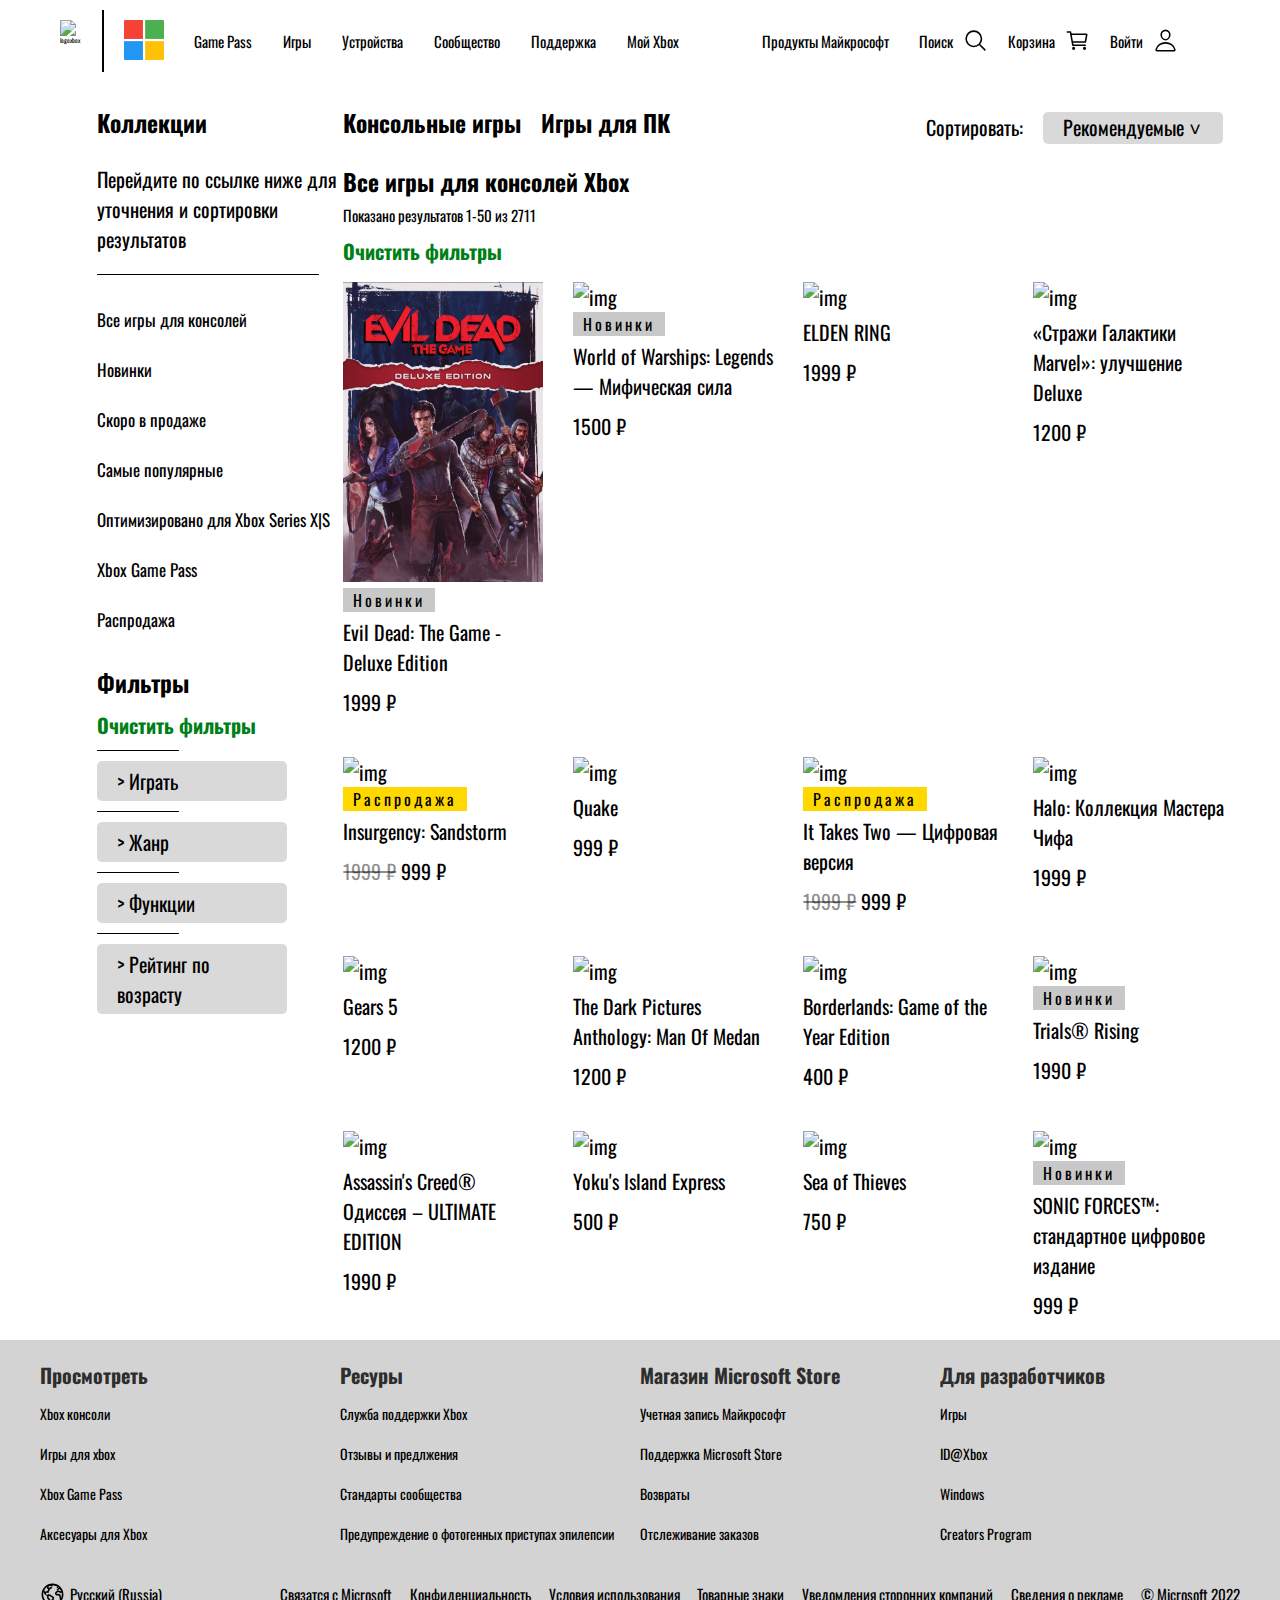
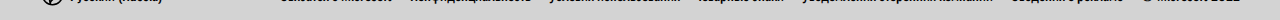
==== index.html @ 5e0fa97e "final" ====
<!DOCTYPE html>
<html lang="ru">

<head>
    <meta charset="UTF-8">
    <meta http-equiv="X-UA-Compatible" content="IE=edge">
    <meta name="viewport" content="width=device-width, initial-scale=1.0">
    <link rel="stylesheet" href="assets/CSS/style.css">
    <title>Catalog Zodiac</title>
</head>

<body>
    <header class="header">
        <div class="header__text" href="index.html">
            <nav class="nav">
                <a href="#"> <img class="nav-menu" src="/assets/image/nav-menu.svg" alt="navmenu" class="nav-menu">
                </a>
                <a href="index.html"> <img class="logo"
                        src="https://upload.wikimedia.org/wikipedia/commons/f/f9/Xbox_one_logo.svg" alt="logoxbox">
                </a>
                <a href="#"> <img src="/assets/image/search.svg" class="ico-phone" /> </a>
                <hr class="line-logo" color="black">
                <a href="index.html"> <img class="logo" src="/assets/image/logo1.png" alt="logoxbox">
                </a>
                <a> <img src="/assets/image/Phone-logo.png" class="phone-logo" /></a>
        </div>
        <div class="lists">
            <div class="left-bar">
                <ul>
                    <li class="button__list head-text "> <a href="#" class="ashka1"> Game Pass</a> </li>
                    <li class="button__list head-text "> <a href="#" class="ashka2"> Игры</a></li>
                    <li class="button__list head-text "> <a href="#" class="ashka3"> Устройства</a></li>
                    <li class="button__list head-text "> <a href="#" class="ashka4"> Сообщество</a></li>
                    <li class="button__list head-text "> <a href="#" class="ashka5"> Поддержка</a></li>
                    <li class="button__list head-text "> <a href="#" class="ashka6"> Мой Xbox</a></li>
                    <li class="button__list head-text "> <a href="#" class="ashka7"> Разработчики</a></li>
                </ul>
            </div>
            <div class="right-bar">
                <ul>
                    <li class="button__list head-text "><a href="#" class="ashka11"> Продукты Майкрософт </a></li>
                    <li class="button__list head-text "><a href="#" class="ashka22"> Поиск </a></li>
                    <a href="#"> <img src="/assets/image/search.svg" class="ico search" /> </a>
                    <li class="button__list head-text "><a href="#" class="ashka33"> Корзина </a></li>
                    <a href="#"> <img src="/assets/image/cart.svg" class="ico " /> </a>
                    <li class="button__list head-text "><a href="#" class="ashka44"> Войти </a></li>
                    <a href="#"> <img src="/assets/image/human.svg" class="ico" /> </a>
                </ul>
            </div>
            <div class="right-buttons-phone">
                <a href="#"> <img src="/assets/image/cart.svg" class="right-phone-ico" /> </a>
                <a href="#"> <img src="/assets/image/human.svg" class="right-phone-ico" /> </a>
            </div>
        </div>

    </header>

    <!-- ##################################################################### -->
    <div class="content">
        <div class="navbar">
            <h3 class="navbar__title">Коллекции</h3>
            <p class="navbar__description">Перейдите по ссылке ниже для <br /> уточнения и сортировки <br />
                результатов</p>
            <hr class="navbar__hr" size="1rem" color="black">
            <nav>
                <ul>
                    <li class="navbar__list"><a href="#">Все игры для консолей </a></li>
                    <li class="navbar__list"><a href="#">Новинки</a></li>
                    <li class="navbar__list"><a href="#">Скоро в продаже</a></li>
                    <li class="navbar__list"><a href="#">Самые популярные</a></li>
                    <li class="navbar__list"><a href="#">Оптимизировано для Xbox Series X|S</a></li>
                    <li class="navbar__list"><a href="#">Xbox Game Pass</a></li>
                    <li class="navbar__list"><a href="#">Распродажа</a></li>
                </ul>
            </nav>
            <h3 class="filter"> Фильтры</h3>
            <h4 class="filter__clear"> Очистить фильтры</h4>
            <hr class="filter__hr" size="1rem" color="black">
            <a class="filter__buttons">> Играть </a>
            <hr class="filter__hr" size="1rem" color="black">
            <a class="filter__buttons">> Жанр </a>
            <hr class="filter__hr" size="1rem" color="black">
            <a class="filter__buttons">> Функции </a>
            <hr class="filter__hr" size="1rem" color="black">
            <a class="filter__buttons">> Рейтинг по возрасту </a>
        </div>


        <div class="topnav">
            <div class="topnav__leftside">
                <div class="topnav__title">
                    <h3><a href="#">Консольные игры</a></h3>
                    <h3> <a href="#">Игры для ПК</a> </h3>
                </div>
                <a class="collect-filters"><b>> Коллекции и <br/>фильтры </b> </a>
                <div class="topnav__title__down">
                    <h3>Все игры для консолей Xbox</h3>
                    <p>Показано результатов 1-50 из 2711</p>
                </div>
                <h4 class="filter__clear">Очистить фильтры</h4>
            </div>
            <div class="topnav__rightside">
                <p>Сортировать: </p>
                <a class="topnav__rightside__button">Рекомендуемые ˅</a>
            </div>
        </div>


        <div class="catalog">
            <div class="catalog__card">
                <img src="/assets/image/1.png" alt="img">
                <p class="card__new">Новинки</p>
                <p class="card__name">Evil Dead: The Game - Deluxe Edition</p>
                <p class="card__price">1999 ₽</p>
            </div>
            <div class="catalog__card">
                <img src="/assets/image/card-img2.png" alt="img">
                <p class="card__new">Новинки</p>
                <p class="card__name">World of Warships: Legends — Мифическая сила</p>
                <p class="card__price">1500 ₽</p>
            </div>
            <div class="catalog__card">
                <img src="/assets/image/card-img3.png" alt="img">
                <p class="card__name">ELDEN RING</p>
                <p class="card__price">1999 ₽</p>
            </div>
            <div class="catalog__card">
                <img src="/assets/image/card-img4.png" alt="img">
                <p class="card__name">«Стражи Галактики Marvel»: улучшение Deluxe</p>
                <p class="card__price">1200 ₽</p>
            </div>
            <div class="catalog__card">
                <img src="/assets/image/card-img5.png" alt="img">
                <p class="card__sale">Распродажа</p>
                <p class="card__name">Insurgency: Sandstorm</p>
                <p class="card__price"> <s> 1999 ₽</s> 999 ₽ </p>
            </div>

            <div class="catalog__card">
                <img src="/assets/image/card-img6.png" alt="img">
                <p class="card__name">Quake</p>
                <p class="card__price">999 ₽</p>
            </div>
            <div class="catalog__card">
                <img src="/assets/image/card-img7.png" alt="img">
                <p class="card__sale">Распродажа</p>
                <p class="card__name">It Takes Two — Цифровая версия</p>
                <p class="card__price"><s> 1999 ₽</s> 999 ₽</p>
            </div>
            <div class="catalog__card">
                <img src="/assets/image/card-img8.png" alt="img">
                <p class="card__name">Halo: Коллекция Мастера Чифа</p>
                <p class="card__price">1999 ₽</p>
            </div>
            <div class="catalog__card">
                <img src="/assets/image/card-img9.png" alt="img">
                <p class="card__name">Gears 5</p>
                <p class="card__price">1200 ₽</p>
            </div>
            <div class="catalog__card">
                <img src="/assets/image/card-img10.png" alt="img">
                <p class="card__name">The Dark Pictures Anthology: Man Of Medan</p>
                <p class="card__price">1200 ₽</p>
            </div>
            <div class="catalog__card">
                <img src="/assets/image/card-img11.png" alt="img">
                <p class="card__name">Borderlands: Game of the Year Edition</p>
                <p class="card__price">400 ₽</p>
            </div>
            <div class="catalog__card">
                <img src="/assets/image/card-img12.png" alt="img">
                <p class="card__new">Новинки</p>
                <p class="card__name">Trials® Rising</p>
                <p class="card__price">1990 ₽</p>
            </div>
            <div class="catalog__card">
                <img src="/assets/image/card-img13.png" alt="img">
                <p class="card__name">Assassin's Creed® Одиссея – ULTIMATE EDITION</p>
                <p class="card__price">1990 ₽</p>
            </div>
            <div class="catalog__card">
                <img src="/assets/image/card-img14.png" alt="img">
                <p class="card__name">Yoku's Island Express</p>
                <p class="card__price">500 ₽</p>
            </div>
            <div class="catalog__card">
                <img src="/assets/image/card-img15.png" alt="img">
                <p class="card__name">Sea of Thieves</p>
                <p class="card__price">750 ₽</p>
            </div>
            <div class="catalog__card">
                <img src="/assets/image/card-img16.png" alt="img">
                <p class="card__new">Новинки</p>
                <p class="card__name">SONIC FORCES™: стандартное цифровое издание</p>
                <p class="card__price">999 ₽</p>
            </div>
        </div>
    </div>

    <footer class="footer">
        <div class="footer__nav">
            <div class="footer__block footer1">
                <h4>Просмотреть</h4>
                <ul>
                    <li><a href="#"> Xbox консоли</a></li>
                    <li><a href="#"> Игры для xbox</a></li>
                    <li><a href="#"> Xbox Game Pass</a></li>
                    <li><a href="#"> Аксесуары для Xbox</a></li>
                </ul>
            </div>
            <div class="footer__block footer2">
                <h4>Ресуры</h4>
                <ul>
                    <li><a href="#"> Служба поддержки Xbox</a></li>
                    <li><a href="#"> Отзывы и предлжения</a></li>
                    <li><a href="#"> Стандарты сообщества</a></li>
                    <li><a href="#"> Предупреждение о фотогенных приступах эпилепсии</a></li>
                </ul>
            </div>
            <div class="footer__block footer3">
                <h4>Магазин Microsoft Store</h4>
                <ul>
                    <li><a href="#"> Учетная запись Майкрософт</a></li>
                    <li><a href="#"> Поддержка Microsoft Store</a></li>
                    <li><a href="#"> Возвраты</a></li>
                    <li><a href="#"> Отслеживание заказов</a></li>
                </ul>
            </div>
            <div class="footer__block footer4">
                <h4>Для разработчиков</h4>
                <ul>
                    <li><a href="#"> Игры</a></li>
                    <li><a href="#"> ID@Xbox</a></li>
                    <li><a href="#"> Windows</a></li>
                    <li><a href="#"> Creators Program</a></li>
                </ul>
            </div>
            <div class="footer__downlinks">
                <div class="footer__language">
                    <img class="footer__language__logo" src="/assets/image/earth-outline.svg">
                    <a href="#">Русский (Russia)</a>
                </div>
                <div class="footer__list">
                    <ul>
                        <li><a href="#" >Связатся с Microsoft </a></li>
                        <li><a href="#" >Конфиденциальность </a></li>
                        <li><a href="#" >Условия использования </a></li>
                        <li><a href="#" >Товарные знаки </a></li>
                        <li><a href="#" >Уведомления сторонних компаний </a></li>
                        <li><a href="#" >Сведения о рекламе </a></li>
                        <li>© Microsoft 2022</li>
                    </ul>
                </div>
            </div>
        </div>
    </footer>
</body>


</html>
---- assets/CSS/style.css ----
@import url('https://fonts.googleapis.com/css2?family=Oswald:wght@300&display=swap%27');
@import 'nav.css';
@import 'header.css';
@import 'topnav.css';
@import 'catalog.css';
@import 'footer.css';
@import 'verstka.css';
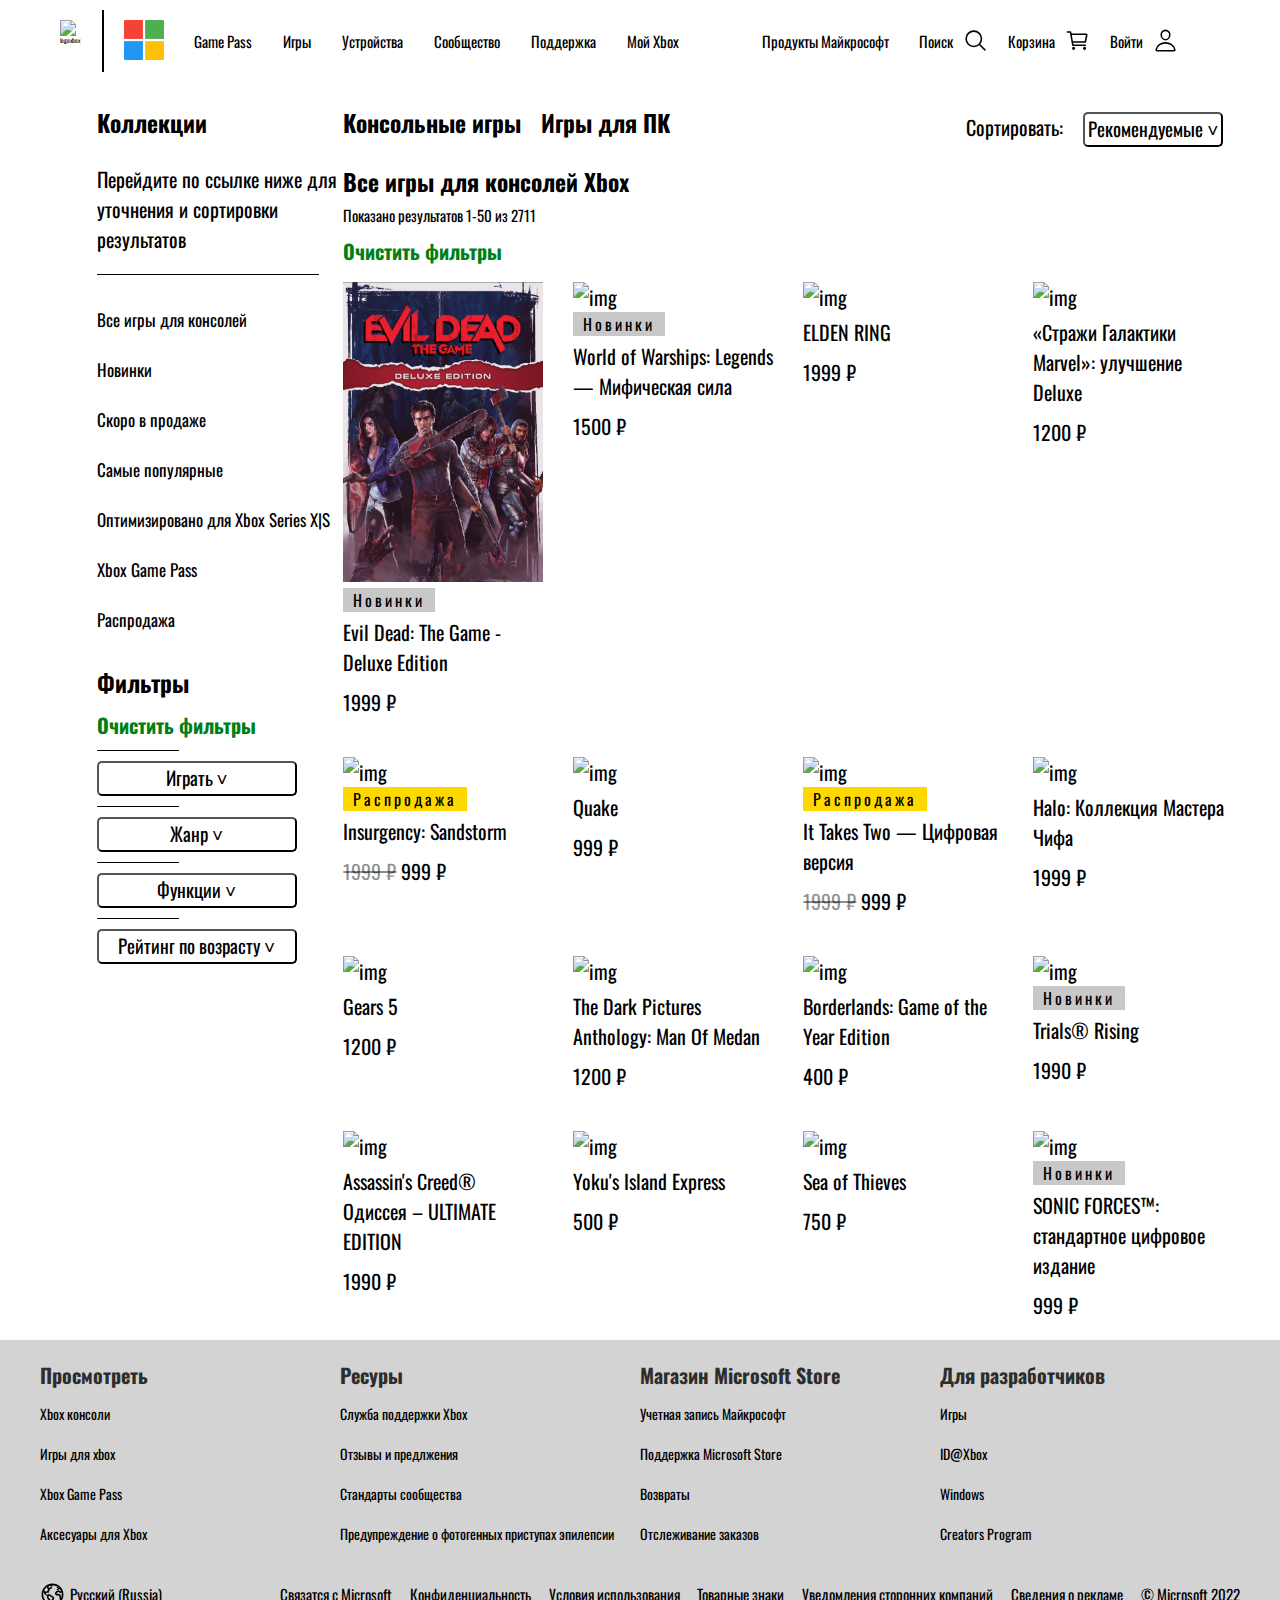
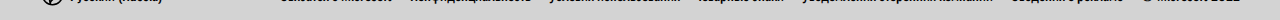
==== commit 23ec9b87: "1" ====
--- a/index.html
+++ b/index.html
@@ -22,7 +22,7 @@
                 <hr class="line-logo" color="black">
                 <a href="index.html"> <img class="logo" src="/assets/image/logo1.png" alt="logoxbox">
                 </a>
-                <a> <img src="/assets/image/Phone-logo.png" class="phone-logo" /></a>
+                <a> <img src="/assets/image/phone-logo.png" class="phonelogo" alt="logo" /></a>
         </div>
         <div class="lists">
             <div class="left-bar">
@@ -76,124 +76,208 @@
             <h3 class="filter"> Фильтры</h3>
             <h4 class="filter__clear"> Очистить фильтры</h4>
             <hr class="filter__hr" size="1rem" color="black">
-            <a class="filter__buttons">> Играть </a>
+
+
+            <div class="dropdown-nav">
+                <button onclick="myFunction1()" class="dropbtn-nav">Играть ˅</button>
+                <div id="myDropdown-nav1" class="dropdown-content-nav">
+                    <a href="#">Дата выпуска</a>
+                    <a href="#">Название A-Z</a>
+                    <a href="#">Название Z-A</a>
+                </div>
+            </div>
             <hr class="filter__hr" size="1rem" color="black">
-            <a class="filter__buttons">> Жанр </a>
+
+
+            <div class="dropdown-nav">
+                <button onclick="myFunction2()" class="dropbtn-nav">Жанр ˅</button>
+                <div id="myDropdown-nav2" class="dropdown-content-nav">
+                    <a href="#">Дата выпуска</a>
+                    <a href="#">Название A-Z</a>
+                    <a href="#">Название Z-A</a>
+                </div>
+            </div>
             <hr class="filter__hr" size="1rem" color="black">
-            <a class="filter__buttons">> Функции </a>
+
+
+            <div class="dropdown-nav">
+                <button onclick="myFunction3()" class="dropbtn-nav">Функции ˅</button>
+                <div id="myDropdown-nav3" class="dropdown-content-nav">
+                    <a href="#">Дата выпуска</a>
+                    <a href="#">Название A-Z</a>
+                    <a href="#">Название Z-A</a>
+                </div>
+            </div>
+
+
             <hr class="filter__hr" size="1rem" color="black">
-            <a class="filter__buttons">> Рейтинг по возрасту </a>
-        </div>
-
+
+
+            <div class="dropdown-nav">
+                <button onclick="myFunction4()" class="dropbtn-nav">Рейтинг по возрасту ˅</button>
+                <div id="myDropdown-nav4" class="dropdown-content-nav">
+                    <a href="#">Дата выпуска</a>
+                    <a href="#">Название A-Z</a>
+                    <a href="#">Название Z-A</a>
+                </div>
+            </div>
+        </div>
 
         <div class="topnav">
             <div class="topnav__leftside">
                 <div class="topnav__title">
-                    <h3><a href="#">Консольные игры</a></h3>
-                    <h3> <a href="#">Игры для ПК</a> </h3>
-                </div>
-                <a class="collect-filters"><b>> Коллекции и <br/>фильтры </b> </a>
+                    <h3> <a id="topnav__link1" href="#">Консольные игры</a></h3>
+                    <h3> <a id="topnav__link2" href="#">Игры для ПК</a> </h3>
+                </div>
+                <div class="dropdown__mobile">
+                    <button onclick="myFunctionMob()" class="dropbtn-mob"><b> > Коллекции и <br /> фильтры </b>
+                    </button>
+                    <div id="myDropdown-Mob" class="dropdown-content-mob">
+                        <a href="#">Дата выпуска</a>
+                        <a href="#">Название A-Z</a>
+                        <a href="#">Название Z-A</a>
+                    </div>
+                </div>
                 <div class="topnav__title__down">
                     <h3>Все игры для консолей Xbox</h3>
                     <p>Показано результатов 1-50 из 2711</p>
                 </div>
-                <h4 class="filter__clear">Очистить фильтры</h4>
+                <h4 id="topnav__link3" class="filter__clear">Очистить фильтры</h4>
             </div>
             <div class="topnav__rightside">
                 <p>Сортировать: </p>
-                <a class="topnav__rightside__button">Рекомендуемые ˅</a>
+                <div class="dropdown">
+                    <button onclick="myFunction()" class="dropbtn">Рекомендуемые ˅</button>
+                    <div id="myDropdown" class="dropdown-content">
+                        <a href="#">Дата выпуска</a>
+                        <a href="#">Название A-Z</a>
+                        <a href="#">Название Z-A</a>
+                    </div>
+                </div>
+
             </div>
         </div>
 
 
         <div class="catalog">
-            <div class="catalog__card">
-                <img src="/assets/image/1.png" alt="img">
-                <p class="card__new">Новинки</p>
-                <p class="card__name">Evil Dead: The Game - Deluxe Edition</p>
-                <p class="card__price">1999 ₽</p>
-            </div>
-            <div class="catalog__card">
-                <img src="/assets/image/card-img2.png" alt="img">
-                <p class="card__new">Новинки</p>
-                <p class="card__name">World of Warships: Legends — Мифическая сила</p>
-                <p class="card__price">1500 ₽</p>
-            </div>
-            <div class="catalog__card">
-                <img src="/assets/image/card-img3.png" alt="img">
-                <p class="card__name">ELDEN RING</p>
-                <p class="card__price">1999 ₽</p>
-            </div>
-            <div class="catalog__card">
-                <img src="/assets/image/card-img4.png" alt="img">
-                <p class="card__name">«Стражи Галактики Marvel»: улучшение Deluxe</p>
-                <p class="card__price">1200 ₽</p>
-            </div>
-            <div class="catalog__card">
-                <img src="/assets/image/card-img5.png" alt="img">
-                <p class="card__sale">Распродажа</p>
-                <p class="card__name">Insurgency: Sandstorm</p>
-                <p class="card__price"> <s> 1999 ₽</s> 999 ₽ </p>
-            </div>
-
-            <div class="catalog__card">
-                <img src="/assets/image/card-img6.png" alt="img">
-                <p class="card__name">Quake</p>
-                <p class="card__price">999 ₽</p>
-            </div>
-            <div class="catalog__card">
-                <img src="/assets/image/card-img7.png" alt="img">
-                <p class="card__sale">Распродажа</p>
-                <p class="card__name">It Takes Two — Цифровая версия</p>
-                <p class="card__price"><s> 1999 ₽</s> 999 ₽</p>
-            </div>
-            <div class="catalog__card">
-                <img src="/assets/image/card-img8.png" alt="img">
-                <p class="card__name">Halo: Коллекция Мастера Чифа</p>
-                <p class="card__price">1999 ₽</p>
-            </div>
-            <div class="catalog__card">
-                <img src="/assets/image/card-img9.png" alt="img">
-                <p class="card__name">Gears 5</p>
-                <p class="card__price">1200 ₽</p>
-            </div>
-            <div class="catalog__card">
-                <img src="/assets/image/card-img10.png" alt="img">
-                <p class="card__name">The Dark Pictures Anthology: Man Of Medan</p>
-                <p class="card__price">1200 ₽</p>
-            </div>
-            <div class="catalog__card">
-                <img src="/assets/image/card-img11.png" alt="img">
-                <p class="card__name">Borderlands: Game of the Year Edition</p>
-                <p class="card__price">400 ₽</p>
-            </div>
-            <div class="catalog__card">
-                <img src="/assets/image/card-img12.png" alt="img">
-                <p class="card__new">Новинки</p>
-                <p class="card__name">Trials® Rising</p>
-                <p class="card__price">1990 ₽</p>
-            </div>
-            <div class="catalog__card">
-                <img src="/assets/image/card-img13.png" alt="img">
-                <p class="card__name">Assassin's Creed® Одиссея – ULTIMATE EDITION</p>
-                <p class="card__price">1990 ₽</p>
-            </div>
-            <div class="catalog__card">
-                <img src="/assets/image/card-img14.png" alt="img">
-                <p class="card__name">Yoku's Island Express</p>
-                <p class="card__price">500 ₽</p>
-            </div>
-            <div class="catalog__card">
-                <img src="/assets/image/card-img15.png" alt="img">
-                <p class="card__name">Sea of Thieves</p>
-                <p class="card__price">750 ₽</p>
-            </div>
-            <div class="catalog__card">
-                <img src="/assets/image/card-img16.png" alt="img">
-                <p class="card__new">Новинки</p>
-                <p class="card__name">SONIC FORCES™: стандартное цифровое издание</p>
-                <p class="card__price">999 ₽</p>
-            </div>
+            <a href="#">
+                <div class="catalog__card">
+                    <img src="/assets/image/1.png" alt="img">
+                    <p class="card__new">Новинки</p>
+                    <p class="card__name">Evil Dead: The Game - Deluxe Edition</p>
+                    <p class="card__price">1999 ₽</p>
+                </div>
+            </a>
+            <a href="#">
+                <div class="catalog__card">
+                    <img src="/assets/image/card-img2.png" alt="img">
+                    <p class="card__new">Новинки</p>
+                    <p class="card__name">World of Warships: Legends — Мифическая сила</p>
+                    <p class="card__price">1500 ₽</p>
+                </div>
+            </a>
+            <a href="#">
+                <div class="catalog__card">
+                    <img src="/assets/image/card-img3.png" alt="img">
+                    <p class="card__name">ELDEN RING</p>
+                    <p class="card__price">1999 ₽</p>
+                </div>
+            </a>
+            <a href="#">
+                <div class="catalog__card">
+                    <img src="/assets/image/card-img4.png" alt="img">
+                    <p class="card__name">«Стражи Галактики Marvel»: улучшение Deluxe</p>
+                    <p class="card__price">1200 ₽</p>
+                </div>
+            </a>
+            <a href="#">
+                <div class="catalog__card">
+                    <img src="/assets/image/card-img5.png" alt="img">
+                    <p class="card__sale">Распродажа</p>
+                    <p class="card__name">Insurgency: Sandstorm</p>
+                    <p class="card__price"> <s> 1999 ₽</s> 999 ₽ </p>
+                </div>
+            </a>
+            <a href="#">
+                <div class="catalog__card">
+                    <img src="/assets/image/card-img6.png" alt="img">
+                    <p class="card__name">Quake</p>
+                    <p class="card__price">999 ₽</p>
+                </div>
+            </a>
+            <a href="#">
+                <div class="catalog__card">
+                    <img src="/assets/image/card-img7.png" alt="img">
+                    <p class="card__sale">Распродажа</p>
+                    <p class="card__name">It Takes Two — Цифровая версия</p>
+                    <p class="card__price"><s> 1999 ₽</s> 999 ₽</p>
+                </div>
+            </a>
+            <a href="#">
+                <div class="catalog__card">
+                    <img src="/assets/image/card-img8.png" alt="img">
+                    <p class="card__name">Halo: Коллекция Мастера Чифа</p>
+                    <p class="card__price">1999 ₽</p>
+                </div>
+            </a>
+            <a href="#">
+                <div class="catalog__card">
+                    <img src="/assets/image/card-img9.png" alt="img">
+                    <p class="card__name">Gears 5</p>
+                    <p class="card__price">1200 ₽</p>
+                </div>
+            </a>
+            <a href="#">
+                <div class="catalog__card">
+                    <img src="/assets/image/card-img10.png" alt="img">
+                    <p class="card__name">The Dark Pictures Anthology: Man Of Medan</p>
+                    <p class="card__price">1200 ₽</p>
+                </div>
+            </a>
+            <a href="#">
+                <div class="catalog__card">
+                    <img src="/assets/image/card-img11.png" alt="img">
+                    <p class="card__name">Borderlands: Game of the Year Edition</p>
+                    <p class="card__price">400 ₽</p>
+                </div>
+            </a>
+            <a href="#">
+                <div class="catalog__card">
+                    <img src="/assets/image/card-img12.png" alt="img">
+                    <p class="card__new">Новинки</p>
+                    <p class="card__name">Trials® Rising</p>
+                    <p class="card__price">1990 ₽</p>
+                </div>
+            </a>
+            <a href="#">
+                <div class="catalog__card">
+                    <img src="/assets/image/card-img13.png" alt="img">
+                    <p class="card__name">Assassin's Creed® Одиссея – ULTIMATE EDITION</p>
+                    <p class="card__price">1990 ₽</p>
+                </div>
+            </a>
+            <a href="#">
+                <div class="catalog__card">
+                    <img src="/assets/image/card-img14.png" alt="img">
+                    <p class="card__name">Yoku's Island Express</p>
+                    <p class="card__price">500 ₽</p>
+                </div>
+            </a>
+            <a href="#">
+                <div class="catalog__card">
+                    <img src="/assets/image/card-img15.png" alt="img">
+                    <p class="card__name">Sea of Thieves</p>
+                    <p class="card__price">750 ₽</p>
+                </div>
+            </a>
+            <a href="#">
+                <div class="catalog__card">
+                    <img src="/assets/image/card-img16.png" alt="img">
+                    <p class="card__new">Новинки</p>
+                    <p class="card__name">SONIC FORCES™: стандартное цифровое издание</p>
+                    <p class="card__price">999 ₽</p>
+                </div>
+            </a>
         </div>
     </div>
 
@@ -242,18 +326,23 @@
                 </div>
                 <div class="footer__list">
                     <ul>
-                        <li><a href="#" >Связатся с Microsoft </a></li>
-                        <li><a href="#" >Конфиденциальность </a></li>
-                        <li><a href="#" >Условия использования </a></li>
-                        <li><a href="#" >Товарные знаки </a></li>
-                        <li><a href="#" >Уведомления сторонних компаний </a></li>
-                        <li><a href="#" >Сведения о рекламе </a></li>
+                        <li><a href="#">Связатся с Microsoft </a></li>
+                        <li><a href="#">Конфиденциальность </a></li>
+                        <li><a href="#">Условия использования </a></li>
+                        <li><a href="#">Товарные знаки </a></li>
+                        <li><a href="#">Уведомления сторонних компаний </a></li>
+                        <li><a href="#">Сведения о рекламе </a></li>
                         <li>© Microsoft 2022</li>
                     </ul>
                 </div>
             </div>
         </div>
     </footer>
+    <script src="/assets/js/sort.js"> </script>  
+    <script src="/assets/js/active_link.js"></script>
+    <script src="/assets/js/sort_nav.js"></script>
+    <script src="/assets/js/filters_remove.js"></script>
+
 </body>
 
 
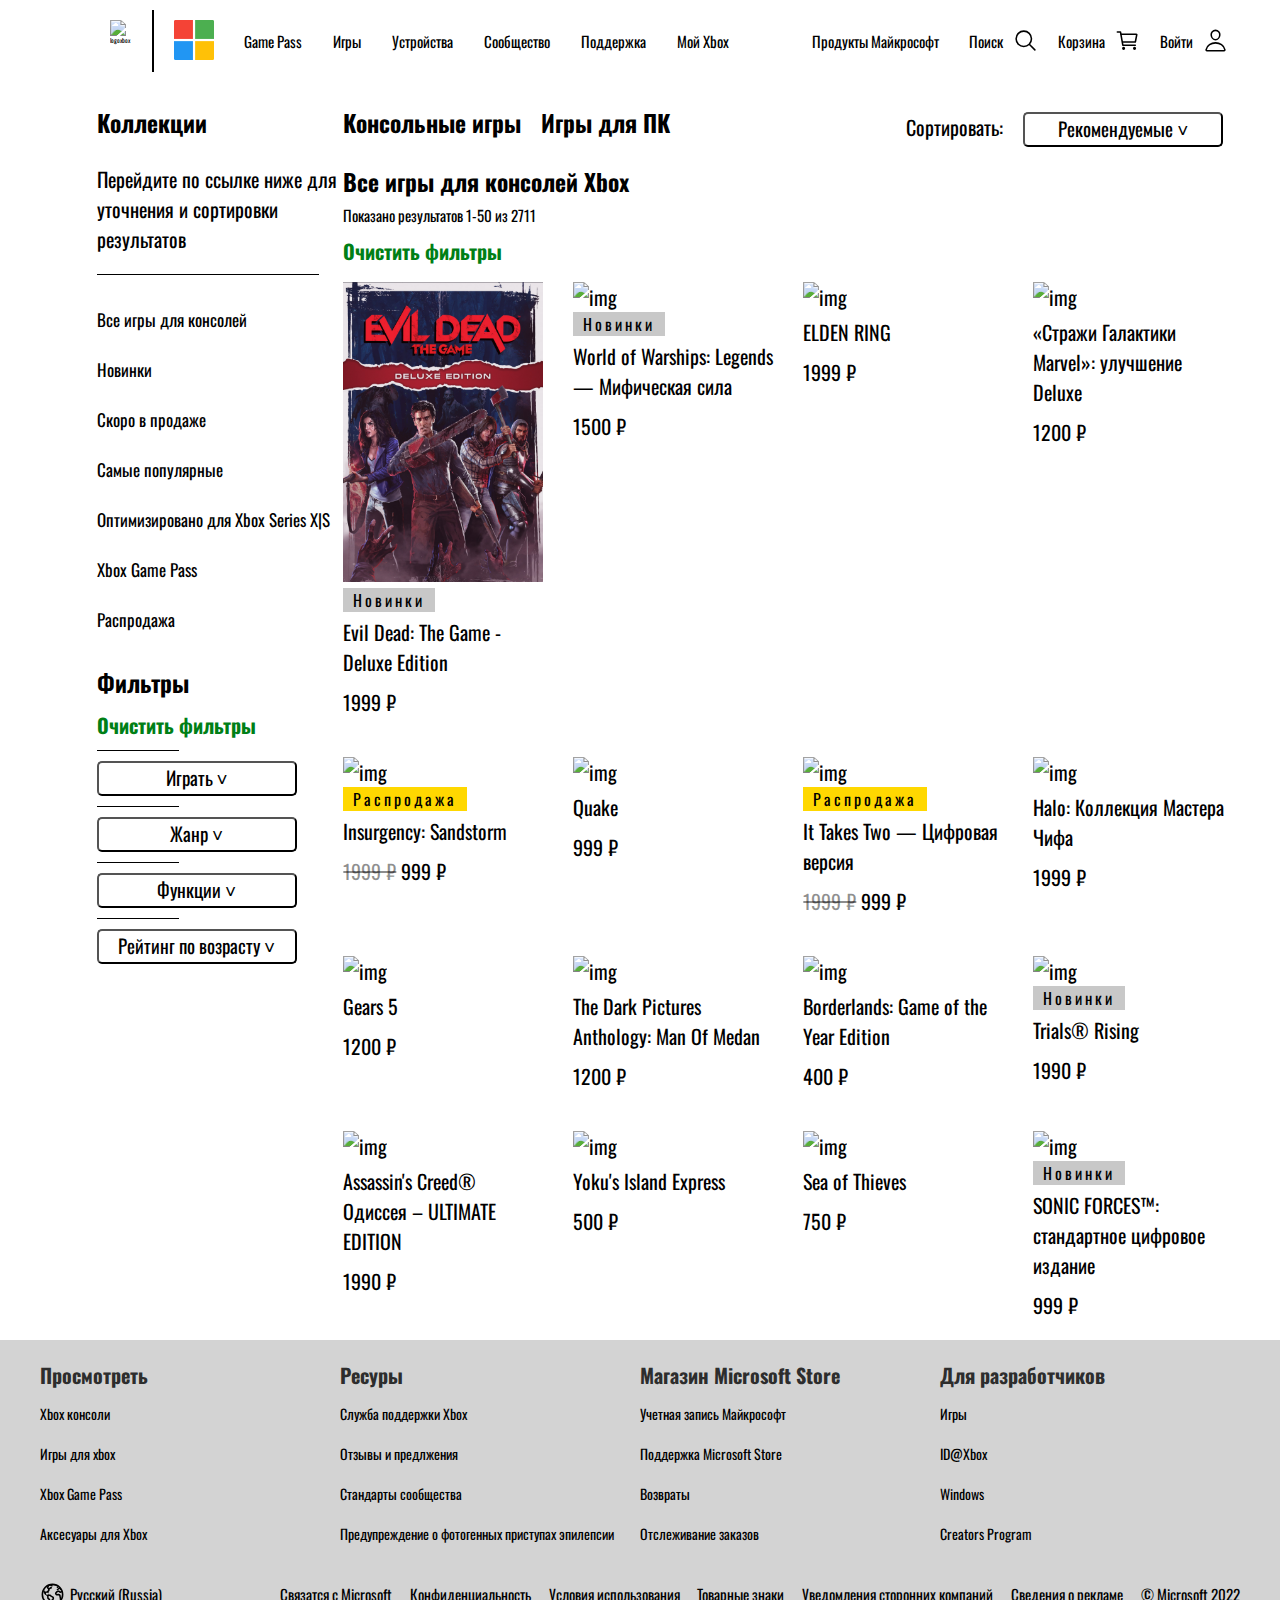
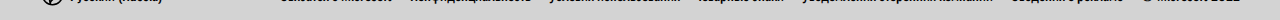
==== commit b1b4896e: "Catalog complete" ====
--- a/index.html
+++ b/index.html
@@ -6,7 +6,8 @@
     <meta http-equiv="X-UA-Compatible" content="IE=edge">
     <meta name="viewport" content="width=device-width, initial-scale=1.0">
     <link rel="stylesheet" href="assets/CSS/style.css">
-    <title>Catalog Zodiac</title>
+    <link rel="shortcut icon" href="/assets/image/ico1.ico" type="image/x-icon">
+    <title>Catalog Lazutkin</title>
 </head>
 
 <body>
@@ -130,9 +131,8 @@
                     <h3> <a id="topnav__link2" href="#">Игры для ПК</a> </h3>
                 </div>
                 <div class="dropdown__mobile">
-                    <button onclick="myFunctionMob()" class="dropbtn-mob"><b> > Коллекции и <br /> фильтры </b>
-                    </button>
-                    <div id="myDropdown-Mob" class="dropdown-content-mob">
+                    <button onclick="myFunction5()" class="dropbtn-nav dropmob"> > Коллекции и <br /> фильтры </button>
+                    <div id="myDropdown-nav5" class="dropdown-content-nav mobile-drop">
                         <a href="#">Дата выпуска</a>
                         <a href="#">Название A-Z</a>
                         <a href="#">Название Z-A</a>
@@ -147,8 +147,8 @@
             <div class="topnav__rightside">
                 <p>Сортировать: </p>
                 <div class="dropdown">
-                    <button onclick="myFunction()" class="dropbtn">Рекомендуемые ˅</button>
-                    <div id="myDropdown" class="dropdown-content">
+                    <button onclick="myFunction6()" class="dropbtn-nav drop-rec">Рекомендуемые ˅</button>
+                    <div id="myDropdown-nav6" class="dropdown-content-nav">
                         <a href="#">Дата выпуска</a>
                         <a href="#">Название A-Z</a>
                         <a href="#">Название Z-A</a>
@@ -282,6 +282,7 @@
     </div>
 
     <footer class="footer">
+
         <div class="footer__nav">
             <div class="footer__block footer1">
                 <h4>Просмотреть</h4>
@@ -338,7 +339,7 @@
             </div>
         </div>
     </footer>
-    <script src="/assets/js/sort.js"> </script>  
+    <script src="/assets/js/sort.js"> </script>
     <script src="/assets/js/active_link.js"></script>
     <script src="/assets/js/sort_nav.js"></script>
     <script src="/assets/js/filters_remove.js"></script>
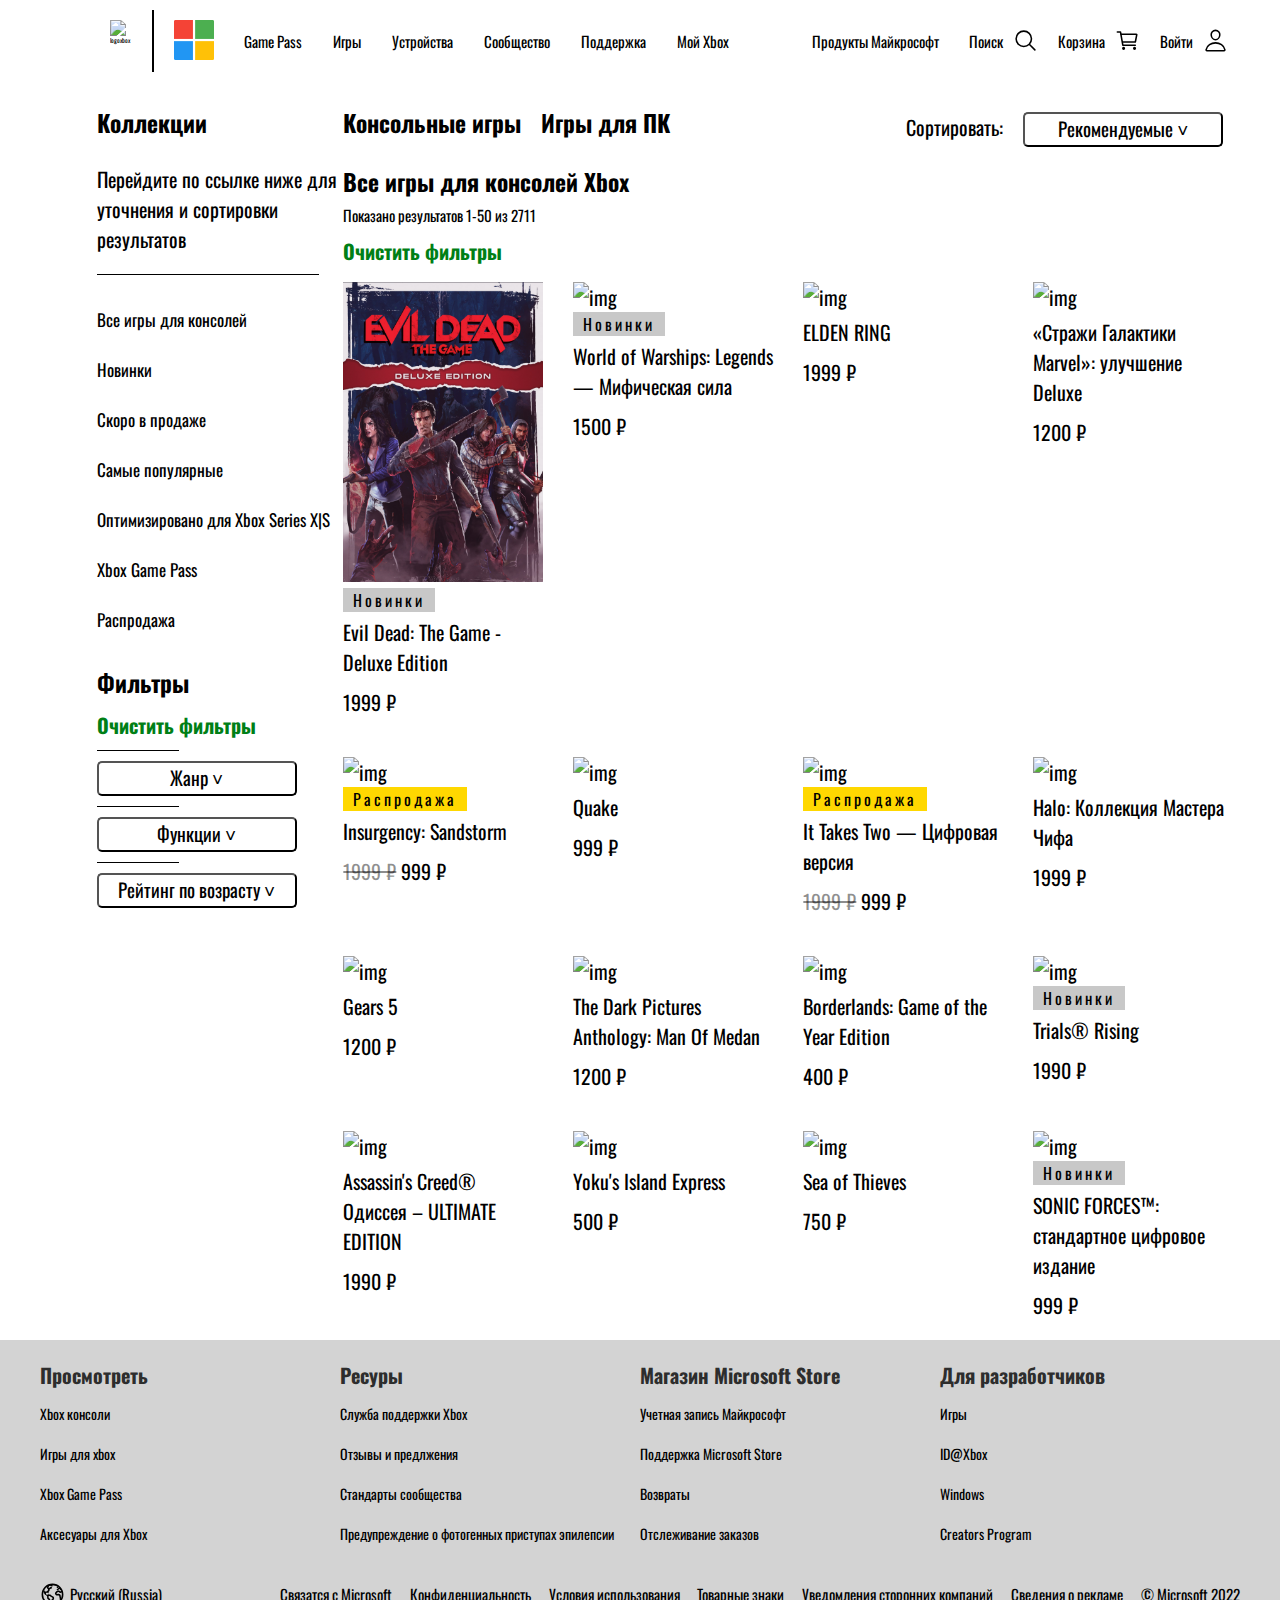
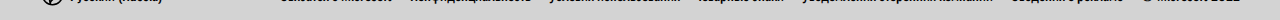
==== commit d2121b83: "final catalog" ====
--- a/index.html
+++ b/index.html
@@ -76,26 +76,22 @@
             </nav>
             <h3 class="filter"> Фильтры</h3>
             <h4 class="filter__clear"> Очистить фильтры</h4>
-            <hr class="filter__hr" size="1rem" color="black">
-
-
-            <div class="dropdown-nav">
-                <button onclick="myFunction1()" class="dropbtn-nav">Играть ˅</button>
-                <div id="myDropdown-nav1" class="dropdown-content-nav">
-                    <a href="#">Дата выпуска</a>
-                    <a href="#">Название A-Z</a>
-                    <a href="#">Название Z-A</a>
-                </div>
-            </div>
+
             <hr class="filter__hr" size="1rem" color="black">
 
 
             <div class="dropdown-nav">
                 <button onclick="myFunction2()" class="dropbtn-nav">Жанр ˅</button>
                 <div id="myDropdown-nav2" class="dropdown-content-nav">
-                    <a href="#">Дата выпуска</a>
-                    <a href="#">Название A-Z</a>
-                    <a href="#">Название Z-A</a>
+                    <a href="#">Экшн и приключения</a>
+                    <a href="#">Файтинг</a>
+                    <a href="#">Инди</a>
+                    <a href="#">Дети и семья</a>
+                    <a href="#">Гонки и леталки</a>
+                    <a href="#">Ролевые</a>
+                    <a href="#">Шутеры</a>
+                    <a href="#">Спорт</a>
+                    <a href="#">Стратегия</a>
                 </div>
             </div>
             <hr class="filter__hr" size="1rem" color="black">
@@ -104,25 +100,32 @@
             <div class="dropdown-nav">
                 <button onclick="myFunction3()" class="dropbtn-nav">Функции ˅</button>
                 <div id="myDropdown-nav3" class="dropdown-content-nav">
-                    <a href="#">Дата выпуска</a>
-                    <a href="#">Название A-Z</a>
-                    <a href="#">Название Z-A</a>
-                </div>
-            </div>
-
-
+                    <a href="#">4K</a>
+                    <a href="#">HDR</a>
+                    <a href="#">Многопользовательская игра в сети</a>
+                    <a href="#">Локальный многопользовательский режим</a>
+                    <a href="#">Сетевой совместный режим</a>
+                    <a href="#">Локальный совместный режим</a>
+                </div>
+            </div>
             <hr class="filter__hr" size="1rem" color="black">
-
-
             <div class="dropdown-nav">
                 <button onclick="myFunction4()" class="dropbtn-nav">Рейтинг по возрасту ˅</button>
                 <div id="myDropdown-nav4" class="dropdown-content-nav">
-                    <a href="#">Дата выпуска</a>
-                    <a href="#">Название A-Z</a>
-                    <a href="#">Название Z-A</a>
-                </div>
-            </div>
-        </div>
+                    <a href="#">Для всех возрастов</a>
+                    <a href="#">6+</a>
+                    <a href="#">12+</a>
+                    <a href="#">16+</a>
+                    <a href="#">18+</a>
+                </div>
+            </div>
+        </div>
+
+
+
+        <!-- #################################################################### -->
+
+
 
         <div class="topnav">
             <div class="topnav__leftside">
@@ -133,11 +136,62 @@
                 <div class="dropdown__mobile">
                     <button onclick="myFunction5()" class="dropbtn-nav dropmob"> > Коллекции и <br /> фильтры </button>
                     <div id="myDropdown-nav5" class="dropdown-content-nav mobile-drop">
-                        <a href="#">Дата выпуска</a>
-                        <a href="#">Название A-Z</a>
-                        <a href="#">Название Z-A</a>
+                        <h3> Коллекции </h3>
+                        <hr>
+                        <a href="#">Все игры для ПК</a>
+                        <a href="#">PC Game Pass</a>
+                        <a href="#">Популярные</a>
+                        <a href="#">Распродажа</a>
+                        <h3> Фильтры </h3>
+                        <hr>
+                        <div class="dropdown-nav">
+                            <button onclick="myFunction7()" class="dropbtn-nav">Жанр ˅</button>
+                            <div id="myDropdown-nav7" class="dropdown-content-nav">
+                                <a href="#">Экшн и приключения</a>
+                                <a href="#">Файтинг</a>
+                                <a href="#">Инди</a>
+                                <a href="#">Дети и семья</a>
+                                <a href="#">Гонки и леталки</a>
+                                <a href="#">Ролевые</a>
+                                <a href="#">Шутеры</a>
+                                <a href="#">Спорт</a>
+                                <a href="#">Стратегия</a>
+                            </div>
+                        </div>
+                        <hr class="filter__hr" size="1rem" color="black">
+                        <div class="dropdown-nav">
+                            <button onclick="myFunction8()" class="dropbtn-nav">Функции ˅</button>
+                            <div id="myDropdown-nav8" class="dropdown-content-nav">
+                                <a href="#">4K</a>
+                                <a href="#">HDR</a>
+                                <a href="#">Многопользовательская игра в сети</a>
+                                <a href="#">Локальный многопользовательский режим</a>
+                                <a href="#">Сетевой совместный режим</a>
+                                <a href="#">Локальный совместный режим</a>
+                            </div>
+                        </div>
+                        <hr class="filter__hr" size="1rem" color="black">
+                        <div class="dropdown-nav">
+                            <button onclick="myFunction9()" class="dropbtn-nav moblist">Рейтинг по возрасту ˅</button>
+                            <div id="myDropdown-nav9" class="dropdown-content-nav">
+                                <a href="#">Для всех возрастов</a>
+                                <a href="#">6+</a>
+                                <a href="#">12+</a>
+                                <a href="#">16+</a>
+                                <a href="#">18+</a>
+                            </div>
+                        </div>
                     </div>
                 </div>
+
+
+
+
+
+
+
+
+
                 <div class="topnav__title__down">
                     <h3>Все игры для консолей Xbox</h3>
                     <p>Показано результатов 1-50 из 2711</p>
@@ -339,7 +393,6 @@
             </div>
         </div>
     </footer>
-    <script src="/assets/js/sort.js"> </script>
     <script src="/assets/js/active_link.js"></script>
     <script src="/assets/js/sort_nav.js"></script>
     <script src="/assets/js/filters_remove.js"></script>
